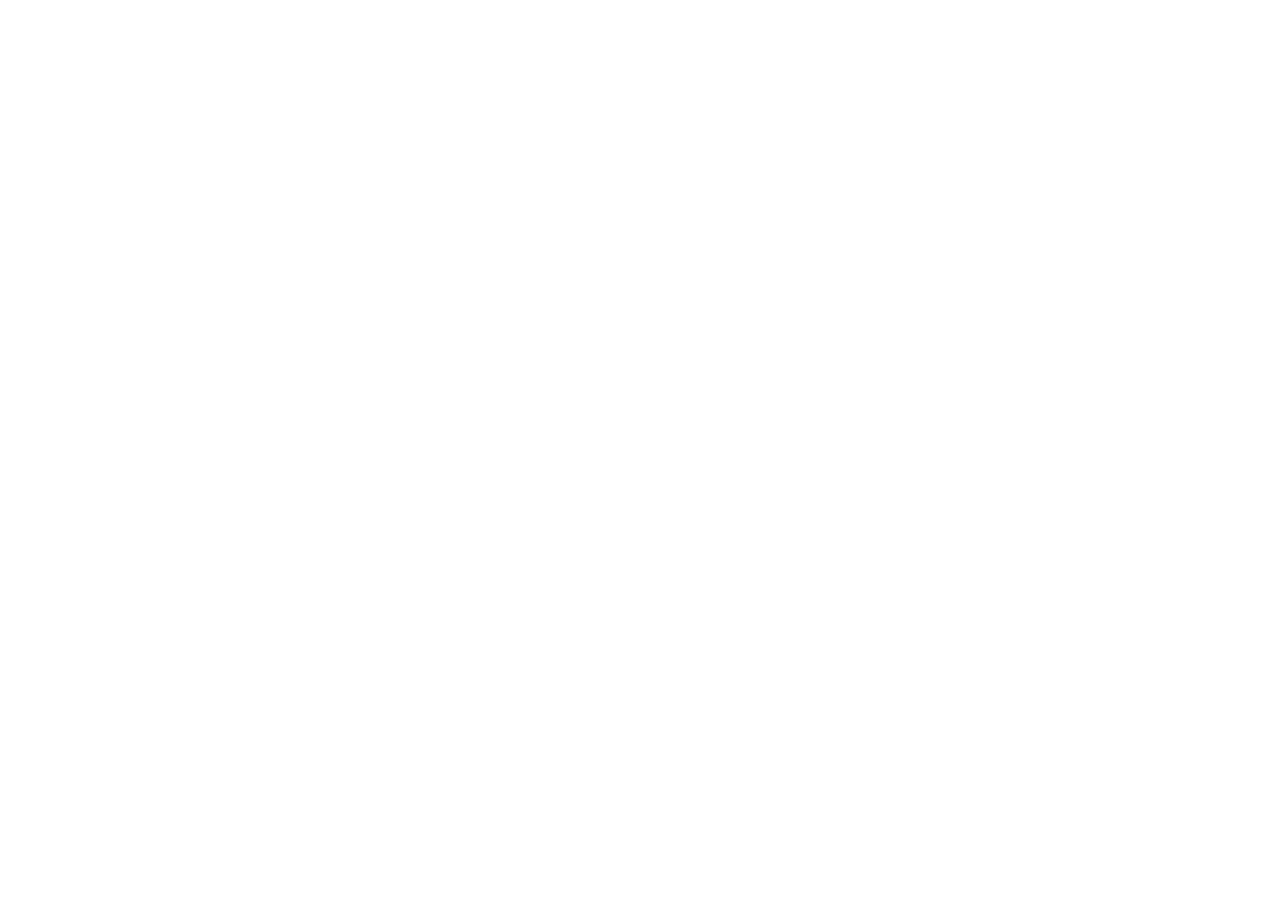
==== index.html @ d63b718f "index.html" ====
<!DOCTYPE html>
<html lang="en">
<head>
    <meta charset="UTF-8">
    <meta http-equiv="X-UA-Compatible" content="IE=edge">
    <meta name="viewport" content="width=device-width, initial-scale=1.0">
    <link  rel="stylesheet"  href="./fonts/font.css">
    <link rel="stylesheet" href="./css/styles.css">
    <title>Design Today</title>
</head>
<body>
    
</body>
</html>
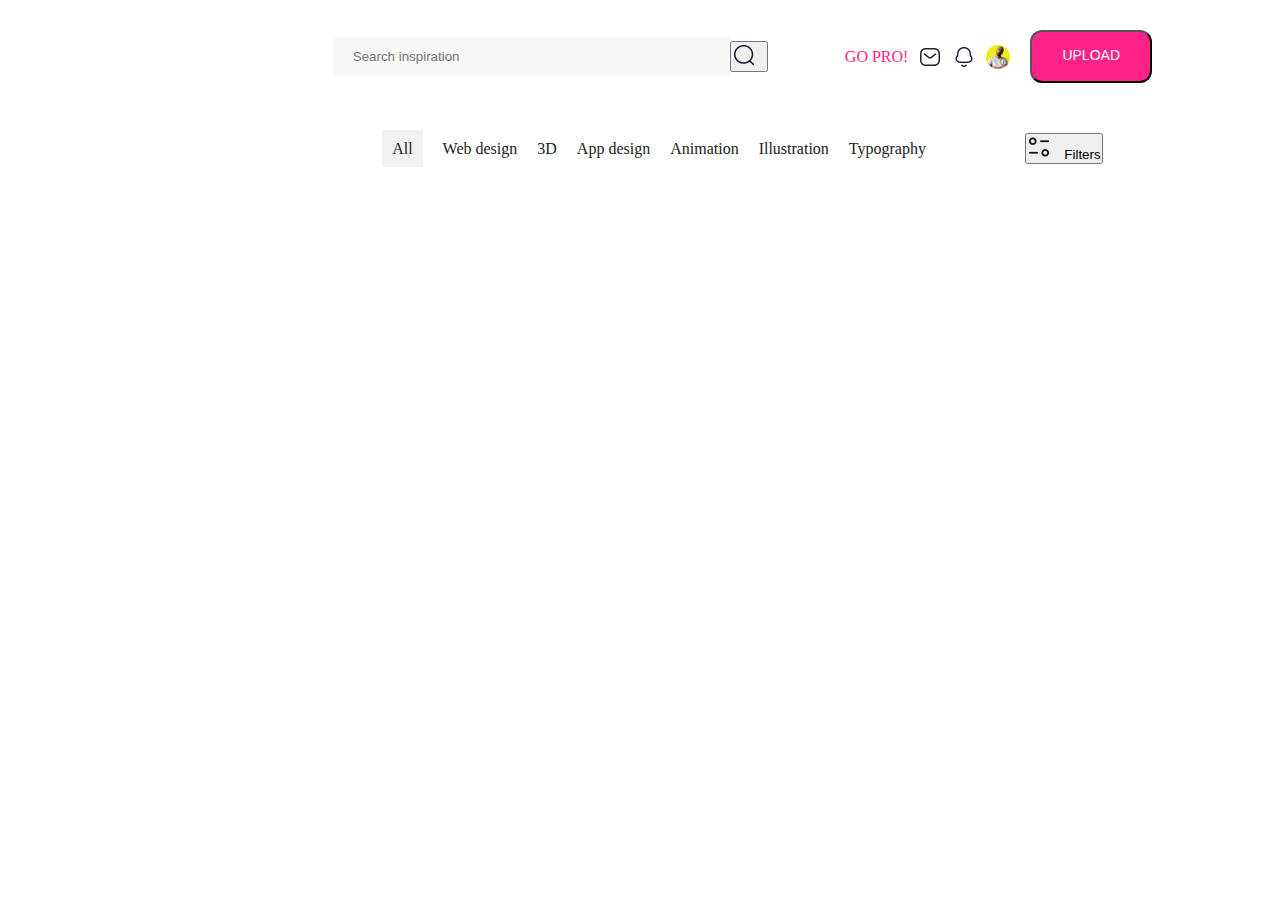
==== commit e5edced2: "header" ====
--- a/index.html
+++ b/index.html
@@ -9,6 +9,46 @@
     <title>Design Today</title>
 </head>
 <body>
-    
+    <main class="grid-theme container">
+        <header class="item1">
+            <div class="div-flex">
+            <div class="flex">
+             <form class="flex" action="#">
+                <input type="text" class="search-in" placeholder="Search inspiration" />
+                <button  type="submit"><img class="search-img" src="./image/search.png" alt="search"></button>
+             </form>
+             </div>
+             <div class="flex">
+                <span>GO PRO!</span>
+                <img class="search" src="./image/Component 11 – 2@2x.png" alt="message">
+                <img class="search" src="./image/Component 7 – 2@2x.png" alt="bell">
+                <!--gasalinkia-->
+                <img class="search" src="./image/Group 33@2x.png" alt="icon-man">
+                <button class="upload" type="submit">UPLOAD</button>
+             </div>
+             </div>
+             <div class="nav-flex">
+             <nav class="header-nav">
+                <ul class="header-ul">
+                    <li><a class="all" href="#">All</a></li>
+                    <li><a class="list" href="#">Web design</a></li>
+                    <li><a class="list" href="#">3D</a></li>
+                    <li><a class="list" href="#">App design</a></li>
+                    <li><a class="list" href="#">Animation</a></li>
+                    <li><a class="list" href="#">Illustration</a></li>
+                    <li><a class="list" href="#">Typography</a></li>
+                </ul>
+             </nav>
+             <div class="flex">
+                <!--gasastorebelia centri shida-->
+                <button claas="nav-butt" type="submit"><img class="search"src="./image/Group 18@2x.png"> Filters</button>
+             </div>
+             </div>
+        </header>
+        <section class="item2"></section>
+        <aside class="item3"></aside>
+        <article class="item4"></article>
+        <foote class="item5"r></footer>
+    </main>
 </body>
 </html>--- a/fonts/font.css
+++ b/fonts/font.css
@@ -0,0 +1,13 @@
+@font-face {
+    font-family: 'HelveticaNeue';
+    src: url('../fonts/HelveticaNeueMedium.eot');
+    src: url('../fonts/HelveticaNeueMedium.eot?#iefix') format('embedded-opentype'),
+        url('../fonts/HelveticaNeueMedium.woff2') format('woff2'),
+        url('../fonts/HelveticaNeueMedium.woff') format('woff'),
+        url('../fonts/HelveticaNeueMedium.ttf') format('truetype'),
+        url('../fonts/HelveticaNeueMedium.svg#HelveticaNeueMedium') format('svg');
+    font-weight: 500;
+    font-style: normal;
+    font-display: swap;
+}
+
--- a/css/styles.css
+++ b/css/styles.css
@@ -0,0 +1,99 @@
+*{
+    margin:0;
+    padding:0;
+    box-sizing: border-box;
+    list-style: none;
+    text-decoration: none;
+}
+.container{
+    max-width:1440px;
+    width:80%;
+    margin:auto;
+}
+
+.grid-theme{
+    display:grid;
+    grid-template-columns: 1fr 4fr;
+    grid-template-areas: 
+    'aside header'
+    'aside section'
+    'article article'
+    'footer footer';
+}
+
+.item1{
+    grid-area: header;
+    margin-top:30px;
+}
+.item2{
+    grid-area:section;
+}
+.item3{
+    grid-area:aside;
+}
+.item4{
+    grid-area:article;
+}
+.item5{
+    grid-area:footer;
+}
+.div-flex{
+    display:flex;
+    justify-content: space-between;
+    align-items: center;
+}
+.search,.search-img{
+    width:24px;
+    height:24px;
+    margin-right:10px;
+}
+.search-in{
+    background-color:#F8F8F8;
+    padding:12px 200px 12px 20px;
+    border:none;
+}
+.flex{
+    display:flex;
+    align-items: center;
+   
+}
+span{
+    color:#FF2288;
+    font-size:16px;
+    padding-right:10px;
+}
+.upload{
+    color:#FFFFFF;
+    font-size:14px;
+    background-color:#FF2288;
+    padding:15px 30px 18px 30px;
+    border-radius:12px;
+    margin-left:10px;
+}
+
+.nav-flex,.header-ul{
+    display:flex;
+    justify-content: space-around;
+    align-items: center;
+   
+}
+.nav-flex{
+    margin-top:50px;
+}
+.all{
+    font-size:16px;
+    color:#222222;
+    background-color: #F2F2F2;
+    padding:10px;
+
+}
+.list{
+    font-size:16px;
+    color:#222222;
+    padding-left:20px;
+}
+.nav-butt{
+    background-color:#D8D8D8;
+    width:50px;
+
+}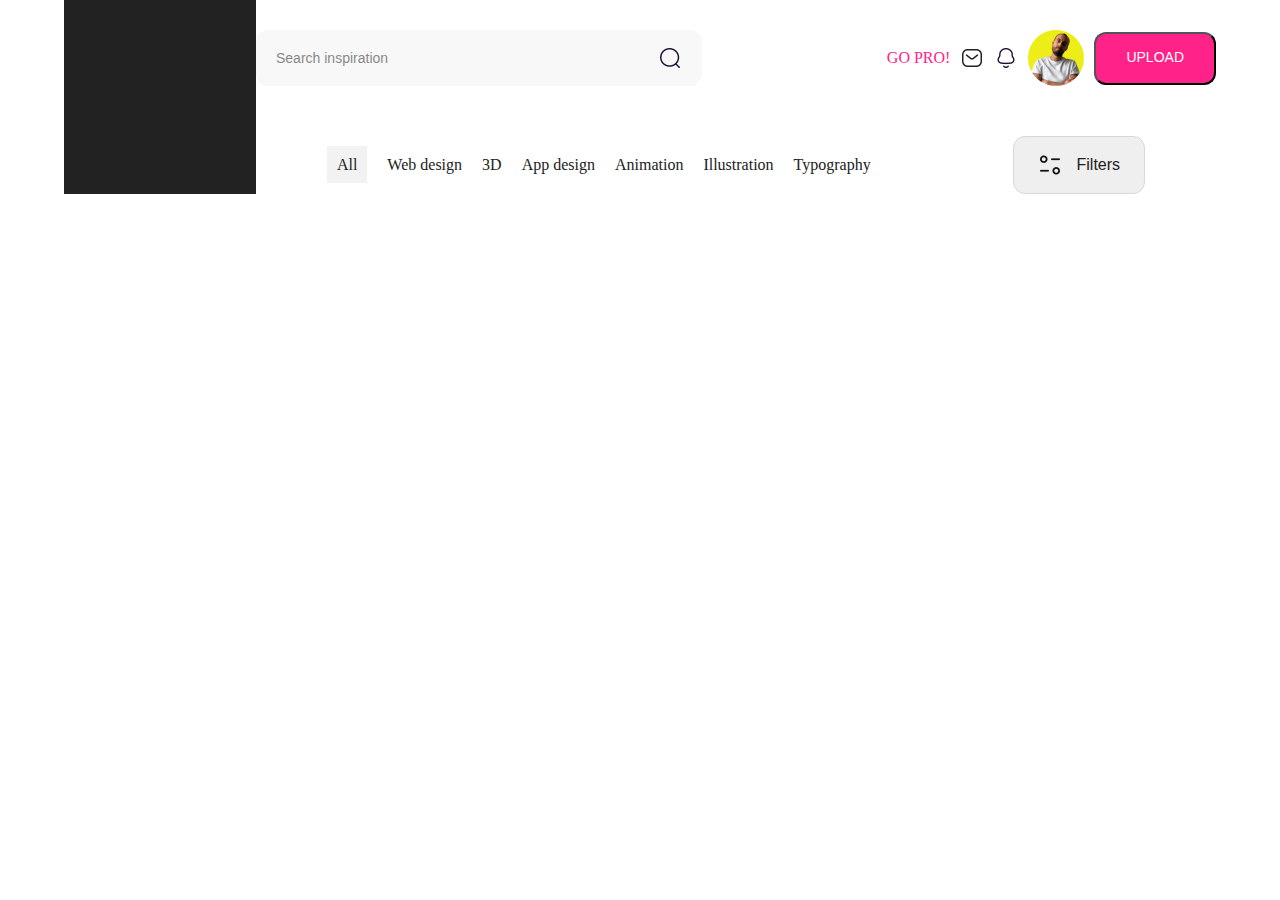
==== commit 37b2bc74: "header finish" ====
--- a/index.html
+++ b/index.html
@@ -10,45 +10,48 @@
 </head>
 <body>
     <main class="grid-theme container">
-        <header class="item1">
-            <div class="div-flex">
-            <div class="flex">
-             <form class="flex" action="#">
-                <input type="text" class="search-in" placeholder="Search inspiration" />
-                <button  type="submit"><img class="search-img" src="./image/search.png" alt="search"></button>
-             </form>
-             </div>
-             <div class="flex">
-                <span>GO PRO!</span>
-                <img class="search" src="./image/Component 11 – 2@2x.png" alt="message">
-                <img class="search" src="./image/Component 7 – 2@2x.png" alt="bell">
-                <!--gasalinkia-->
-                <img class="search" src="./image/Group 33@2x.png" alt="icon-man">
-                <button class="upload" type="submit">UPLOAD</button>
-             </div>
-             </div>
-             <div class="nav-flex">
-             <nav class="header-nav">
-                <ul class="header-ul">
-                    <li><a class="all" href="#">All</a></li>
-                    <li><a class="list" href="#">Web design</a></li>
-                    <li><a class="list" href="#">3D</a></li>
-                    <li><a class="list" href="#">App design</a></li>
-                    <li><a class="list" href="#">Animation</a></li>
-                    <li><a class="list" href="#">Illustration</a></li>
-                    <li><a class="list" href="#">Typography</a></li>
-                </ul>
-             </nav>
-             <div class="flex">
-                <!--gasastorebelia centri shida-->
-                <button claas="nav-butt" type="submit"><img class="search"src="./image/Group 18@2x.png"> Filters</button>
-             </div>
-             </div>
+        <header class="item-1">
+                <div class="flex form-wrapper">
+                    <form class="flex form" action="#">
+                        <div class="search-wrapper">
+                            <input type="text" class="search-in" placeholder="Search inspiration" />
+                            <img class="search-img" src="./image/search.png" alt="search">
+                        </div>
+                    </form>
+                </div>
+                <div class="flex">
+                    <span>GO PRO!</span>
+                    <img class="search" src="./image/message.png" alt="message">
+                    <img class="search" src="./image/bell.png" alt="bell">
+                    <!--gasalinkia-->
+                    <img class="icon-man" src="./image/someone.png" alt="icon-man">
+                    <button class="upload" type="submit">UPLOAD</button>
+                </div>
         </header>
-        <section class="item2"></section>
-        <aside class="item3"></aside>
-        <article class="item4"></article>
-        <foote class="item5"r></footer>
+        <section class="item-2">
+            <div class="nav-flex">
+                <nav>
+                  <ul class="section-ul">
+                      <li><a class="all" href="#">All</a></li>
+                      <li><a class="list" href="#">Web design</a></li>
+                      <li><a class="list" href="#">3D</a></li>
+                      <li><a class="list" href="#">App design</a></li>
+                      <li><a class="list" href="#">Animation</a></li>
+                      <li><a class="list" href="#">Illustration</a></li>
+                      <li><a class="list" href="#">Typography</a></li>
+                  </ul>
+                 </nav>
+              <div>
+                 <button class="filter-btn" type="submit">
+                     <img class="filter-img"src="./image/filter.png"> 
+                     <p class="filter-text">Filters</p>
+                 </button>
+            </div>
+              </div>
+        </section>
+        <aside class="item-3"></aside>
+        <article class="item-4"></article>
+        <footer class="item-5"r></footer>
     </main>
 </body>
 </html>--- a/css/styles.css
+++ b/css/styles.css
@@ -7,13 +7,13 @@
 }
 .container{
     max-width:1440px;
-    width:80%;
+    width:90%;
     margin:auto;
 }
 
 .grid-theme{
     display:grid;
-    grid-template-columns: 1fr 4fr;
+    grid-template-columns: 1fr 5fr;
     grid-template-areas: 
     'aside header'
     'aside section'
@@ -21,41 +21,88 @@
     'footer footer';
 }
 
-.item1{
+.item-1{
     grid-area: header;
     margin-top:30px;
-}
-.item2{
-    grid-area:section;
-}
-.item3{
-    grid-area:aside;
-}
-.item4{
-    grid-area:article;
-}
-.item5{
-    grid-area:footer;
-}
-.div-flex{
     display:flex;
     justify-content: space-between;
     align-items: center;
 }
-.search,.search-img{
+.item-2{
+    grid-area:section;
+}
+.item-3{
+    grid-area:aside;
+    background-color:#222222;
+}
+.item-4{
+    grid-area:article;
+}
+.item-5{
+    grid-area:footer;
+}
+
+.search{
     width:24px;
     height:24px;
     margin-right:10px;
 }
+.form-wrapper {
+    width: 100%;
+    max-width: 446px;
+}
+.form {
+    width: 100%;
+}
+.search-wrapper {
+    background-color:#F8F8F8;
+    padding:16px 20px;
+    border:none;
+    border-radius: 12px;
+    display: flex;
+    justify-content: space-between;
+    width: 100%;
+}
 .search-in{
-    background-color:#F8F8F8;
-    padding:12px 200px 12px 20px;
+    background: transparent;
     border:none;
+    outline: none;
+    transform: scale(1);
+    transition: all 0.3s;
+    font-size: 14px;
+    width: 100%;
+}
+.icon-man{
+    width:56px;
+    height:56px;
+}
+.search-in::placeholder {
+    color: #111111;
+    opacity: 0.5;
+}
+.search-in:focus{
+    transform: scale(0.9);
+    transform-origin: left;
+    transition: all 0.3s;
+}
+.search-img {
+    width: 24px;
+    height: 24px;
+    cursor: pointer;
+    transform: scale(1);
+    transition: all 0.3s;
+}
+.search-img:hover{
+    transform: scale(0.9);
+    transition: all 0.3s;
+    transform-origin: left;
+}
+.all:hover,.list:hover{
+    color:#FF2288;
 }
 .flex{
     display:flex;
     align-items: center;
-   
 }
 span{
     color:#FF2288;
@@ -71,7 +118,7 @@
     margin-left:10px;
 }
 
-.nav-flex,.header-ul{
+.nav-flex,.section-ul{
     display:flex;
     justify-content: space-around;
     align-items: center;
@@ -92,8 +139,26 @@
     color:#222222;
     padding-left:20px;
 }
-.nav-butt{
-    background-color:#D8D8D8;
-    width:50px;
-
+.filter-btn{
+    padding: 16px 24px;
+    border-radius: 12px;
+    border: solid 1px #D8D8D8;
+    color: #222222;
+    font-size: 16px;
+    display: flex;
+    align-items: center;
+    justify-content: space-between;
+    cursor: pointer;
+    transition: all 0.3s;
+}
+.filter-btn:hover{
+    background: #FF2288;
+    transition: all 0.3s;
+}
+.filter-img {
+    width: 24px;
+    height: 24px;
+}
+.filter-text {
+    margin-left: 15px;
 }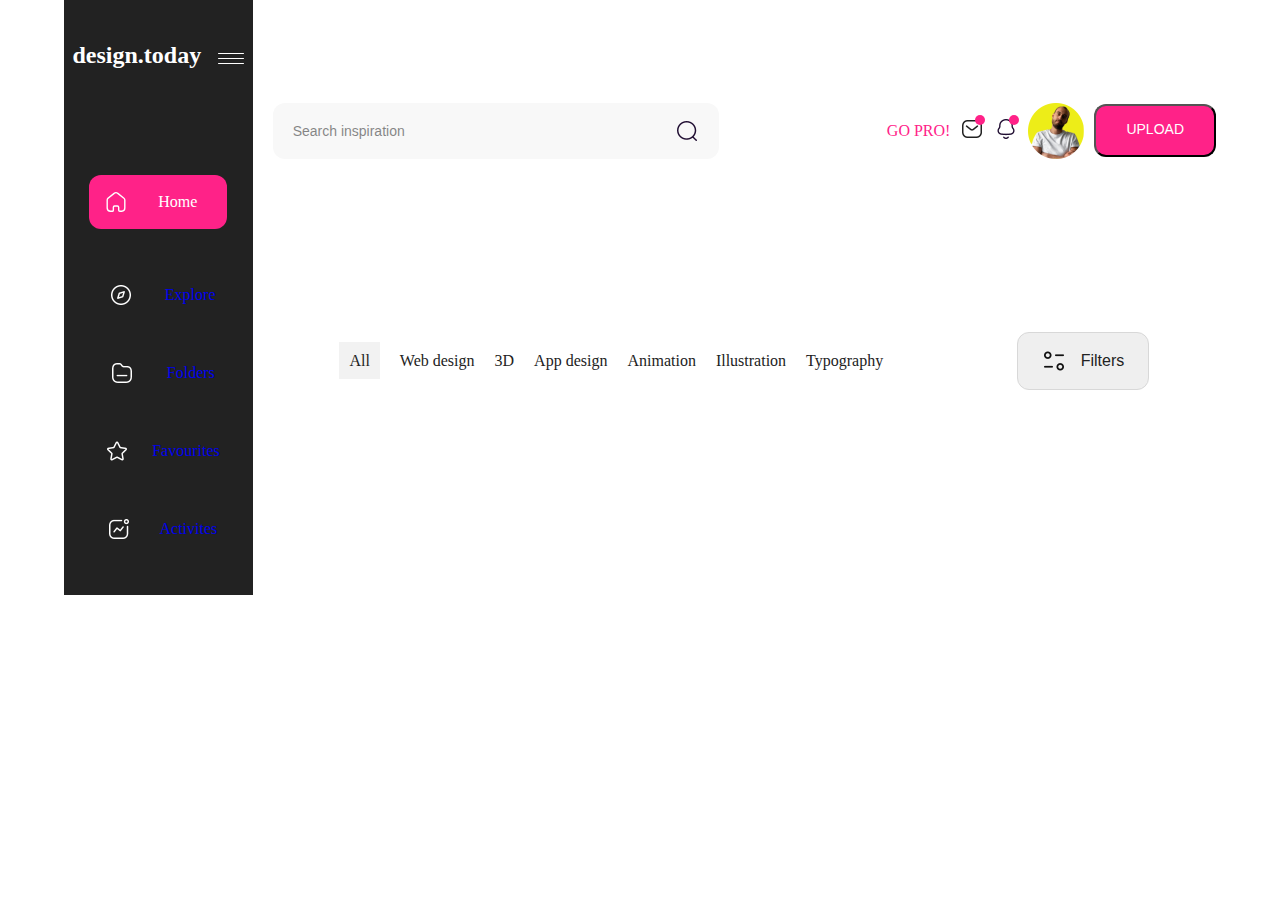
==== commit f22b6adb: "aside" ====
--- a/index.html
+++ b/index.html
@@ -20,9 +20,15 @@
                     </form>
                 </div>
                 <div class="flex">
-                    <span>GO PRO!</span>
+                    <span class="pro">GO PRO!</span>
+                    <div class="header-images">
                     <img class="search" src="./image/message.png" alt="message">
+                    <div class="dott"></div>
+                    </div>
+                    <div class="header-images">
                     <img class="search" src="./image/bell.png" alt="bell">
+                    <div class="dott"></div>
+                    </div>
                     <!--gasalinkia-->
                     <img class="icon-man" src="./image/someone.png" alt="icon-man">
                     <button class="upload" type="submit">UPLOAD</button>
@@ -49,9 +55,58 @@
             </div>
               </div>
         </section>
-        <aside class="item-3"></aside>
+        <aside class="item-3">
+            <div class="aside-title">
+                 <div>
+                     <h2>design.<span>today</span></h2>
+                 </div>
+                 <div class="menu-bar">
+                     <img src="./image/menu-bar.svg" alt="menu-bar">
+                 </div>
+            </div>
+         
+            <div class="aside-nav">
+                 <nav>
+                    <ul class="aside-ul">
+                        <li class="aside-li design">
+                            <img class="home" src="./image/home.svg" alt="home">
+                            <a class="home-link" href="#">
+                                Home
+                            </a>
+                        </li>
+                        <li class="aside-li">
+                            <img class="aside-img" src="./image/explore.png" alt="explore">
+                            <a class="aside-link" href="#">
+                                 Explore
+                            </a>
+                        </li>
+                        <li class="aside-li">
+                            <img class="aside-img" src="./image/folders.png" alt="folders">
+                            <a class="aside-link"  href="#">
+                                 Folders
+                            </a>
+                        </li>
+                        <li class="aside-li">
+                            <img class="aside-img" src="./image/favourites.png" alt="favourites">
+                            <a class="aside-link"  href="#">
+                                  Favourites
+                            </a>
+                        </li>
+                        <li class="aside-li">
+                            <img class="aside-img" src="./image/activities.png" alt="activities">
+                            <a class="aside-link"  href="#">
+                                  Activites
+                            </a>
+                        </li>
+                    </ul>
+                 </nav>
+            </div>
+            
+        </aside>
         <article class="item-4"></article>
         <footer class="item-5"r></footer>
     </main>
 </body>
-</html>+</html>
+
+
--- a/css/styles.css
+++ b/css/styles.css
@@ -14,6 +14,7 @@
 .grid-theme{
     display:grid;
     grid-template-columns: 1fr 5fr;
+    gap:20px;
     grid-template-areas: 
     'aside header'
     'aside section'
@@ -23,7 +24,6 @@
 
 .item-1{
     grid-area: header;
-    margin-top:30px;
     display:flex;
     justify-content: space-between;
     align-items: center;
@@ -34,6 +34,7 @@
 .item-3{
     grid-area:aside;
     background-color:#222222;
+ 
 }
 .item-4{
     grid-area:article;
@@ -102,12 +103,25 @@
 }
 .flex{
     display:flex;
-    align-items: center;
-}
-span{
+     align-items: center; 
+}
+.pro{
     color:#FF2288;
     font-size:16px;
     padding-right:10px;
+}
+.dott{
+    position:absolute;
+    top: -2px;
+    left:15px;
+   width:10px;
+   height:10px;
+   border-radius:50%;
+   background-color: #FF2288; 
+}
+
+.header-images{
+    position:relative;
 }
 .upload{
     color:#FFFFFF;
@@ -161,4 +175,67 @@
 }
 .filter-text {
     margin-left: 15px;
-}+}
+
+h2{
+    font-size:24px;
+    color:#ffffff;
+}
+.menu-bar{
+    width:26px;
+    height:11px;
+}
+.aside-title{
+    display:flex;
+    justify-content: space-around;
+    align-items: center;
+    padding-top:42px;
+    padding-bottom:106px;
+}
+
+
+.aside-nav,.aside-ul,.aside-li{
+    display:flex;
+    justify-content: space-around;
+    /* align-items: center;  */
+   
+}
+.aside-ul{
+   flex-direction: column;
+}
+.aside-li{
+    align-items: center;
+    margin-bottom:54px;
+    
+}
+.home{
+    width:24px;
+    height:24px;
+    margin-left:15px;
+    cursor:pointer;
+   
+     
+}
+.home-link{
+    color:#ffffff;
+    padding:18px 30px;
+   
+}
+.design{
+    background-color:#FF2288;
+    border-radius:12px;
+    max-width:259px;
+    width:100%;
+    
+}
+.design:hover{
+    background-color:brown;
+    transition: 0.9s;
+}
+.aside-img{
+    width:24px;
+    height:24px;
+    margin-right:8px;
+    margin-left:8px;
+    cursor:pointer;
+}
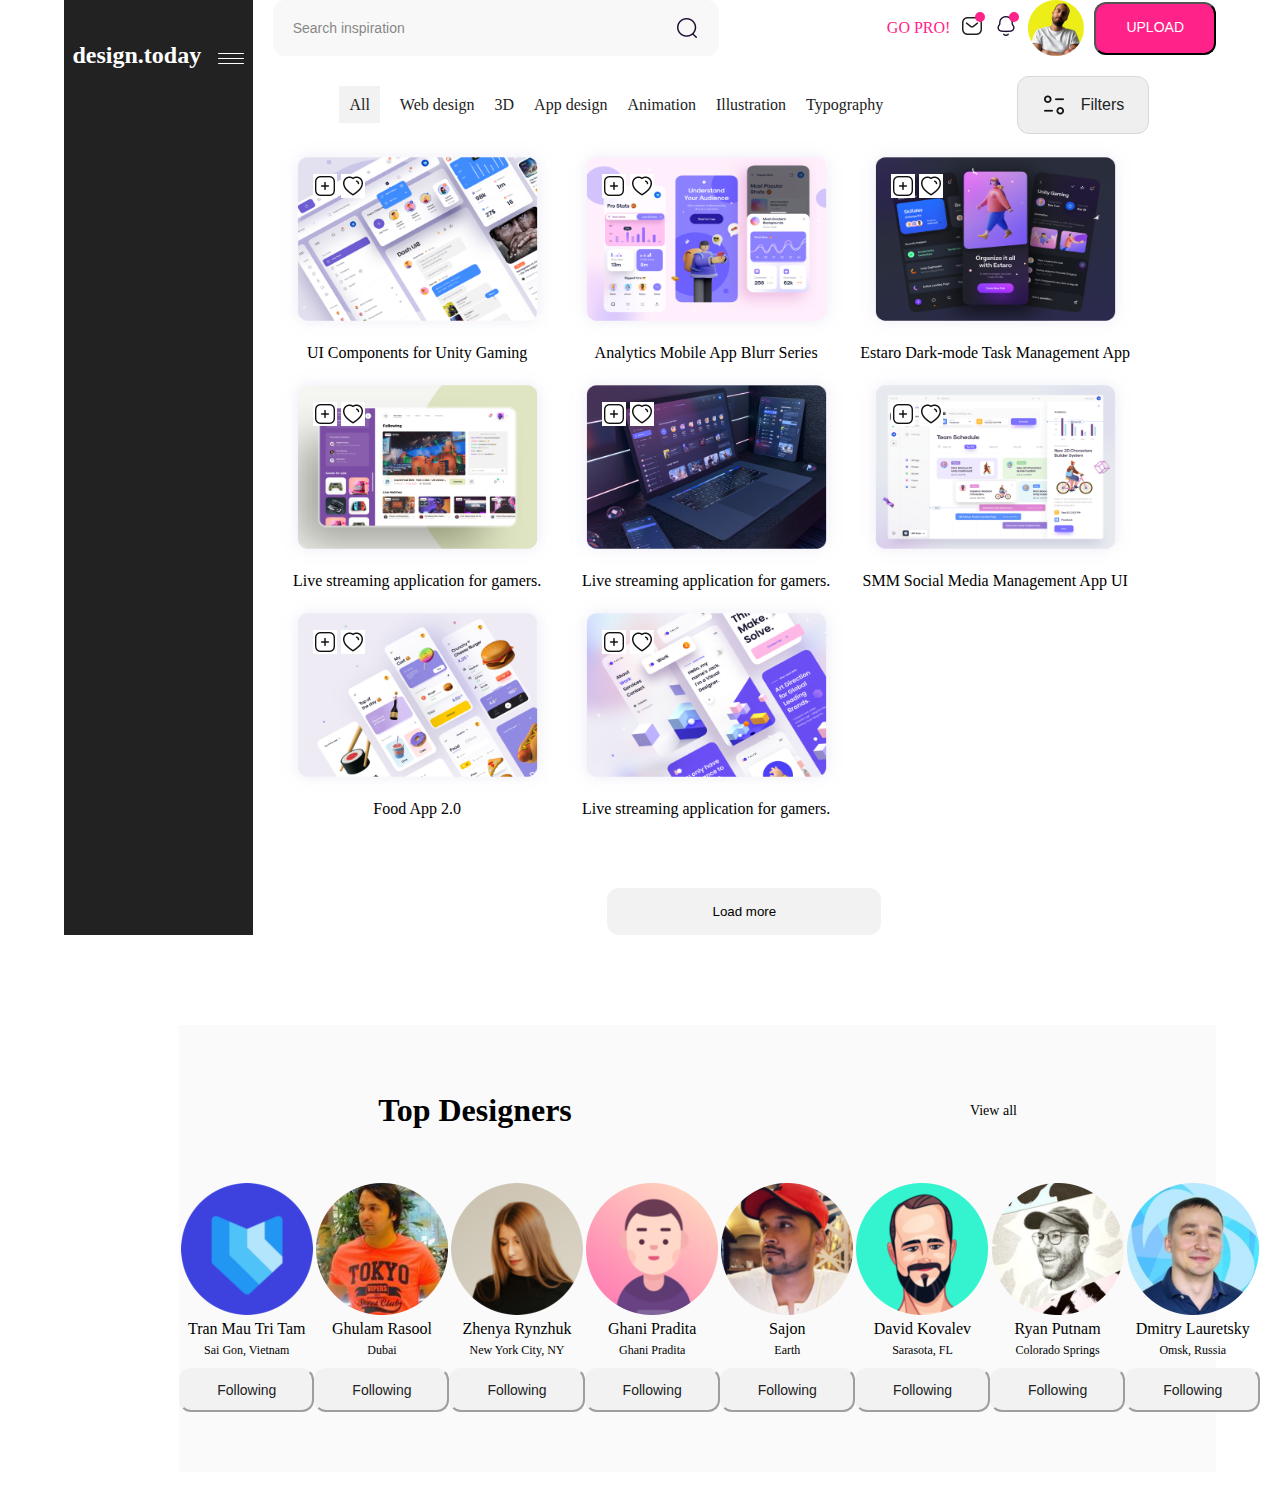
==== commit fbec42ee: "article" ====
--- a/index.html
+++ b/index.html
@@ -4,12 +4,15 @@
     <meta charset="UTF-8">
     <meta http-equiv="X-UA-Compatible" content="IE=edge">
     <meta name="viewport" content="width=device-width, initial-scale=1.0">
+    <!--dont-forget meta tags-->
     <link  rel="stylesheet"  href="./fonts/font.css">
     <link rel="stylesheet" href="./css/styles.css">
     <title>Design Today</title>
 </head>
 <body>
-    <main class="grid-theme container">
+    <!--fontebi !!!-->
+    <main  class="container">
+        <div class="grid-theme">
         <header class="item-1">
                 <div class="flex form-wrapper">
                     <form class="flex form" action="#">
@@ -54,6 +57,75 @@
                  </button>
             </div>
               </div>
+              <div class="parent">
+                  <div class="section-image">
+                      <img  class="main-images" src="./image/image-1.png" alt="image-1">
+                      <p>UI Components for Unity Gaming</p>
+                         <div class="abs-div">
+                           <img class="abs-img" src="./image/plus.png">
+                           <img class="abs-img"  src="./image/heart.png">
+                       </div>
+                  </div>
+                <div class="section-image">
+                      <img class="main-images" src="./image/image-2.png" alt="image-2">
+                      <p>Analytics Mobile App Blurr Series</p>
+                         <div class="abs-div">
+                            <img class="abs-img" src="./image/plus.png">
+                            <img class="abs-img"  src="./image/heart.png">
+                         </div>
+                </div>
+                <div class="section-image">
+                    <img class="main-images" src="./image/image-3.png" alt="image-3">
+                    <p>Estaro Dark-mode Task Management App</p>
+                       <div class="abs-div">
+                          <img class="abs-img" src="./image/plus.png">
+                          <img class="abs-img"  src="./image/heart.png">
+                       </div>
+              </div>
+              <div class="section-image">
+                <img class="main-images" src="./image/image-4.png" alt="image-4">
+                <p>Live streaming application for gamers.</p>
+                   <div class="abs-div">
+                      <img class="abs-img" src="./image/plus.png">
+                      <img class="abs-img"  src="./image/heart.png">
+                   </div>
+          </div>
+          <div class="section-image">
+            <img class="main-images" src="./image/image-5.png" alt="image-5">
+            <p>Live streaming application for gamers.</p>
+               <div class="abs-div">
+                  <img class="abs-img" src="./image/plus.png">
+                  <img class="abs-img"  src="./image/heart.png">
+               </div>
+          </div>
+          <div class="section-image">
+             <img class="main-images" src="./image/image-6.png" alt="image-6">
+             <p>SMM  Social Media Management  App UI</p>
+                <div class="abs-div">
+                  <img class="abs-img" src="./image/plus.png">
+                  <img class="abs-img"  src="./image/heart.png">
+                </div>
+          </div>
+          <div class="section-image">
+            <img class="main-images" src="./image/image-7.png" alt="image-7">
+            <p>Food App 2.0</p>
+               <div class="abs-div">
+                 <img class="abs-img" src="./image/plus.png">
+                 <img class="abs-img"  src="./image/heart.png">
+               </div>
+          </div>
+          <div class="section-image">
+            <img class="main-images" src="./image/image-8.png" alt="image-8">
+            <p>Live streaming application for gamers.</p>
+               <div class="abs-div">
+                 <img class="abs-img" src="./image/plus.png">
+                 <img class="abs-img"  src="./image/heart.png">
+               </div>
+          </div>
+              </div>
+              <div class="load-more">
+                <button class="load-btn">Load more</button>
+              </div>
         </section>
         <aside class="item-3">
             <div class="aside-title">
@@ -64,47 +136,70 @@
                      <img src="./image/menu-bar.svg" alt="menu-bar">
                  </div>
             </div>
-         
-            <div class="aside-nav">
-                 <nav>
-                    <ul class="aside-ul">
-                        <li class="aside-li design">
-                            <img class="home" src="./image/home.svg" alt="home">
-                            <a class="home-link" href="#">
-                                Home
-                            </a>
-                        </li>
-                        <li class="aside-li">
-                            <img class="aside-img" src="./image/explore.png" alt="explore">
-                            <a class="aside-link" href="#">
-                                 Explore
-                            </a>
-                        </li>
-                        <li class="aside-li">
-                            <img class="aside-img" src="./image/folders.png" alt="folders">
-                            <a class="aside-link"  href="#">
-                                 Folders
-                            </a>
-                        </li>
-                        <li class="aside-li">
-                            <img class="aside-img" src="./image/favourites.png" alt="favourites">
-                            <a class="aside-link"  href="#">
-                                  Favourites
-                            </a>
-                        </li>
-                        <li class="aside-li">
-                            <img class="aside-img" src="./image/activities.png" alt="activities">
-                            <a class="aside-link"  href="#">
-                                  Activites
-                            </a>
-                        </li>
-                    </ul>
-                 </nav>
-            </div>
-            
+        
         </aside>
-        <article class="item-4"></article>
+        <article class="item-4">
+            <div class="top-designers">
+                <div>
+                    <h4>Top Designers</h4>
+                </div>
+                <div>
+                    <p class="view-all">View all</p>
+                </div>
+            </div>
+            <div class="designer-list">
+                  <div class="article-image">
+                      <img class="article-img" src="./image/img-1.png" alt="article-img">
+                      <p class="article-text">Tran Mau Tri Tam</p>
+                      <p class="small-font">Sai Gon, Vietnam</p>
+                      <button class="follow-btn">Following</button>
+                  </div>
+                  <div class="article-image">
+                    <img class="article-img" src="./image/img-2.png" alt="article-img">
+                    <p class="article-text">Ghulam Rasool</p>
+                    <p class="small-font">Dubai</p>
+                    <button class="follow-btn">Following</button>
+                </div>
+                <div class="article-image">
+                    <img class="article-img" src="./image/img-3.png" alt="article-img">
+                    <p class="article-text">Zhenya Rynzhuk</p>
+                    <p class="small-font">New York City, NY</p>
+                    <button class="follow-btn">Following</button>
+                </div>
+                <div class="article-image">
+                    <img class="article-img" src="./image/img-4.png" alt="article-img">
+                    <p class="article-text">Ghani Pradita</p>
+                    <p class="small-font">Ghani Pradita</p>
+                    <button class="follow-btn">Following</button>
+                </div>
+                <div class="article-image">
+                    <img class="article-img" src="./image/img-5.png" alt="article-img">
+                    <p class="article-text">Sajon</p>
+                    <p class="small-font">Earth</p>
+                    <button class="follow-btn">Following</button>
+                </div>
+                <div class="article-image">
+                    <img class="article-img" src="./image/img-6.png" alt="article-img">
+                    <p class="article-text">David Kovalev</p>
+                    <p class="small-font">Sarasota, FL</p>
+                    <button class="follow-btn">Following</button>
+                </div>
+                <div class="article-image">
+                    <img class="article-img" src="./image/img-7.png" alt="article-img">
+                    <p class="article-text">Ryan Putnam</p>
+                    <p class="small-font">Colorado Springs</p>
+                    <button class="follow-btn">Following</button>
+                </div>
+                <div class="article-image">
+                    <img class="article-img" src="./image/img-8.png" alt="article-img">
+                    <p class="article-text">Dmitry Lauretsky</p>
+                    <p class="small-font">Omsk, Russia</p>
+                    <button class="follow-btn">Following</button>
+                </div>
+            </div>
+        </article>
         <footer class="item-5"r></footer>
+    </div>
     </main>
 </body>
 </html>
--- a/css/styles.css
+++ b/css/styles.css
@@ -38,10 +38,16 @@
 }
 .item-4{
     grid-area:article;
+    margin-left:10%;
+ 
+    margin-top:70px;
+    background-color:#FAFAFA;
 }
 .item-5{
     grid-area:footer;
 }
+
+/* header style*/
 
 .search{
     width:24px;
@@ -131,16 +137,14 @@
     border-radius:12px;
     margin-left:10px;
 }
-
+/* section nav style*/
 .nav-flex,.section-ul{
     display:flex;
     justify-content: space-around;
     align-items: center;
    
 }
-.nav-flex{
-    margin-top:50px;
-}
+
 .all{
     font-size:16px;
     color:#222222;
@@ -166,7 +170,8 @@
     transition: all 0.3s;
 }
 .filter-btn:hover{
-    background: #FF2288;
+    background-color: #FF2288;
+    color:#ffffff;
     transition: all 0.3s;
 }
 .filter-img {
@@ -177,6 +182,130 @@
     margin-left: 15px;
 }
 
+.main-images{
+    width:289px;
+    height:210px;
+}
+.abs-img{
+    width:24px;
+    height:24px;
+    margin-bottom:3px;
+    background-color:#FFFFFF;
+   
+   
+    
+}
+
+.parent{
+    display:flex;
+    flex-wrap: wrap;
+  
+   
+}
+.section-image{
+    position:relative;
+    display:flex;
+    flex-direction: column;
+   align-items: center;
+ 
+
+}
+
+.abs-div{  
+    position:absolute;
+    top:40px;
+    left:40px;
+    /* display:none; */
+   
+}
+.load-more{
+    display:flex;
+    justify-content:space-around;
+}
+.load-btn{
+    background-color:#F2F2F2;
+    padding:16px 105px;
+    margin-top:70px;
+    border-radius:12px;
+    border:#F2F2F2;
+    cursor:pointer;
+}
+.load-btn:hover{
+    background-color: #FF2288;
+    transition: 0.3s;
+    color:#ffffff;
+}
+
+/*artcile style*/
+
+.top-designers{
+    display:flex;
+    justify-content: space-around;
+    align-items: center;
+   
+}
+.designer-list{
+    display:flex;
+   justify-content: space-evenly;
+  
+}
+.article-image{
+    display:flex;
+    flex-direction: column;
+    align-items: center;
+    cursor: pointer;
+}
+.article-img:hover{
+     border:2px solid blue;
+     border-radius:50%;
+}
+.article-img{
+    width:132px;
+    height:132px;
+}
+.article-text{
+    font-size:16px;
+    padding-top:5px;
+    padding-bottom:5px;  
+    cursor: pointer;
+}
+.small-font{
+    font-size:12px;
+    padding-bottom:10px;
+    cursor: pointer;
+   
+}
+
+.follow-btn{
+    background-color:#F2F2F2;
+    border-radius:12px;
+    padding:12px 36px;
+    border-color:#F2F2F2;
+    font-size:14px;
+    color:#222222;
+    margin-bottom:60px;
+    cursor: pointer;
+
+}
+.follow-btn:hover{
+    background-color: #FF2288;
+    transition: 0.3s;
+    color:#ffffff;
+}
+h4{
+    font-size:32px;
+    padding-top:67px;
+    padding-bottom:54px;
+}
+ .view-all{
+    font-size:14px;
+    padding-top:67px;
+    padding-bottom:54px;
+    cursor: pointer;
+
+ }
+
+/* aside style*/
 h2{
     font-size:24px;
     color:#ffffff;
@@ -191,51 +320,10 @@
     align-items: center;
     padding-top:42px;
     padding-bottom:106px;
-}
-
-
-.aside-nav,.aside-ul,.aside-li{
-    display:flex;
-    justify-content: space-around;
-    /* align-items: center;  */
-   
-}
-.aside-ul{
-   flex-direction: column;
-}
-.aside-li{
-    align-items: center;
-    margin-bottom:54px;
-    
-}
-.home{
-    width:24px;
-    height:24px;
-    margin-left:15px;
-    cursor:pointer;
-   
-     
-}
-.home-link{
-    color:#ffffff;
-    padding:18px 30px;
-   
-}
-.design{
-    background-color:#FF2288;
-    border-radius:12px;
-    max-width:259px;
-    width:100%;
-    
-}
-.design:hover{
-    background-color:brown;
-    transition: 0.9s;
-}
-.aside-img{
-    width:24px;
-    height:24px;
-    margin-right:8px;
-    margin-left:8px;
-    cursor:pointer;
-}
+
+}
+
+
+/*footer styles*/
+
+
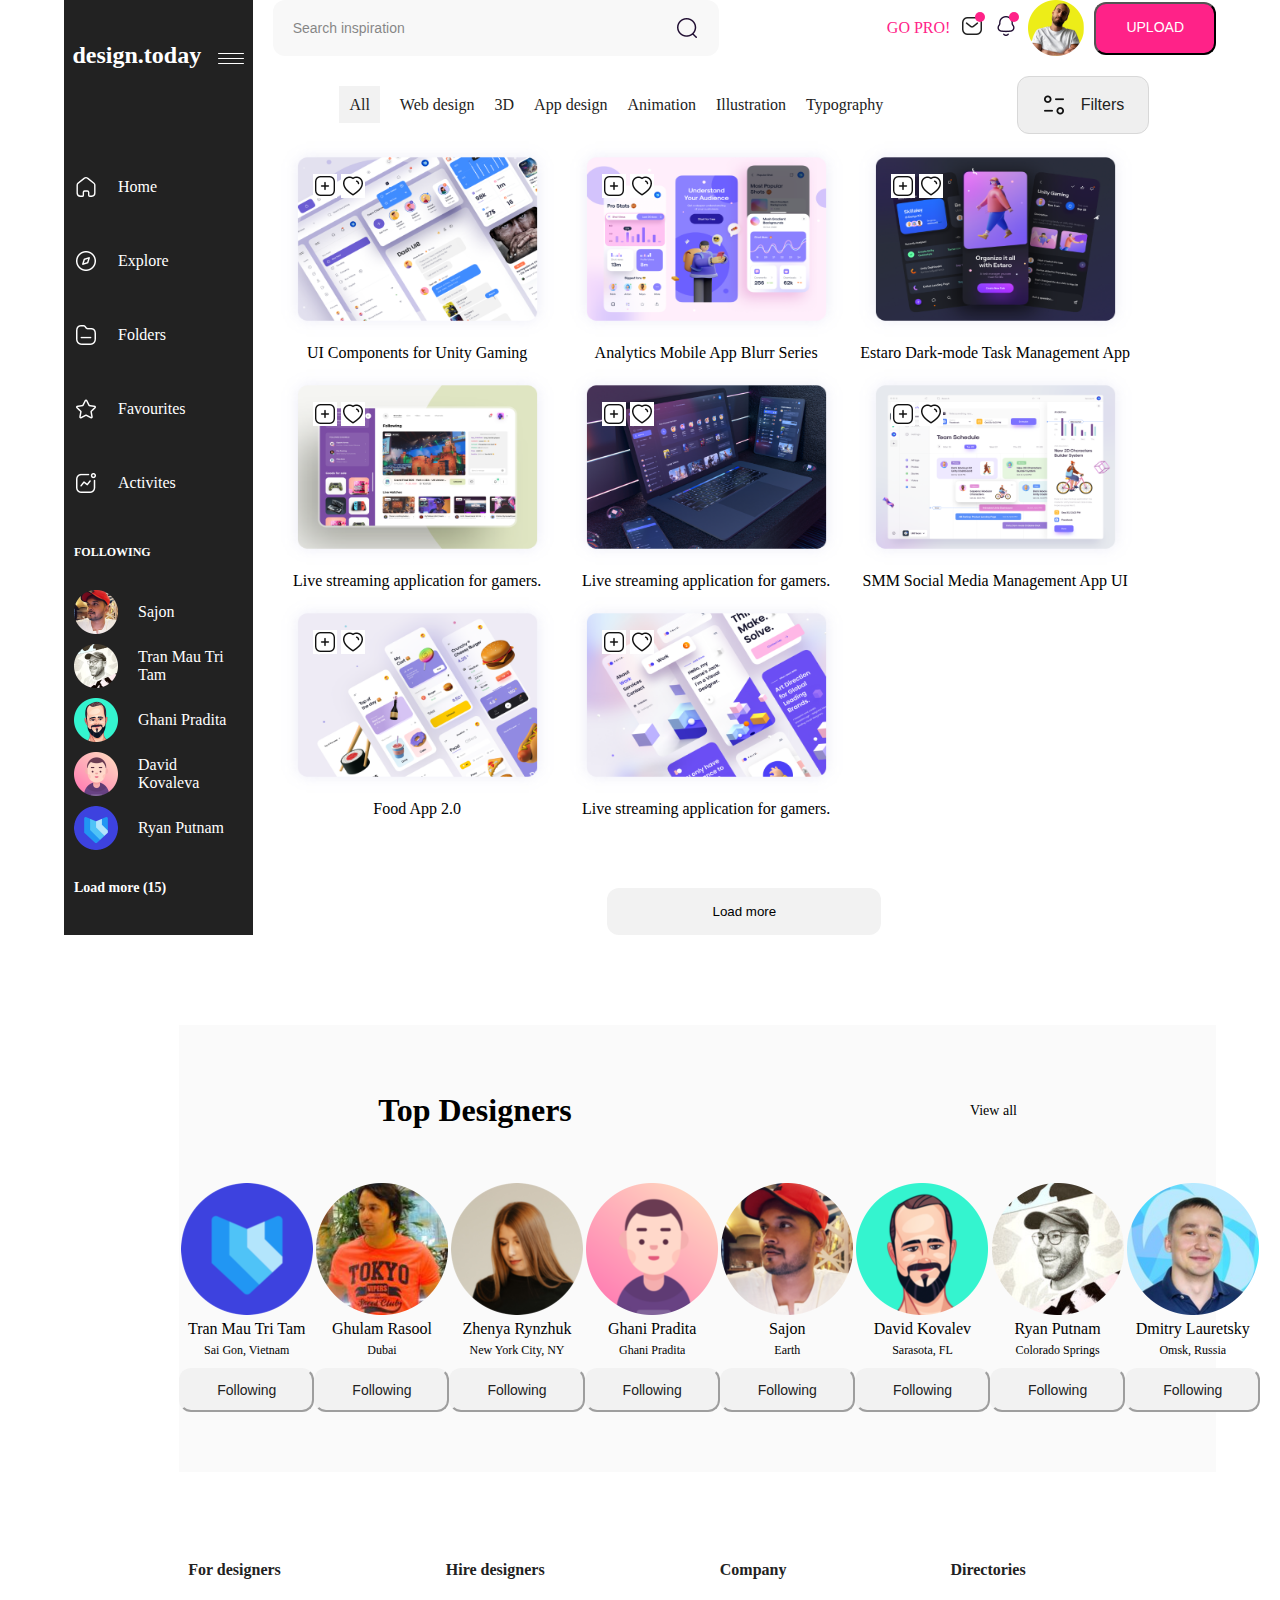
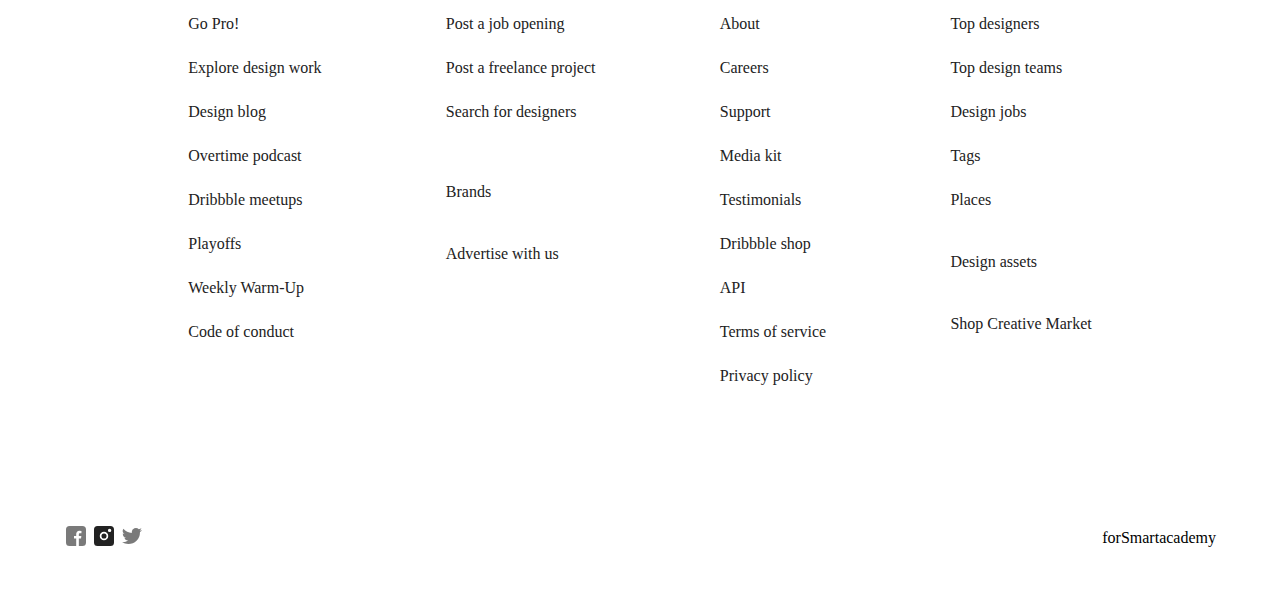
==== commit eb6fac0f: "aside bar" ====
--- a/index.html
+++ b/index.html
@@ -127,6 +127,7 @@
                 <button class="load-btn">Load more</button>
               </div>
         </section>
+
         <aside class="item-3">
             <div class="aside-title">
                  <div>
@@ -136,7 +137,80 @@
                      <img src="./image/menu-bar.svg" alt="menu-bar">
                  </div>
             </div>
-        
+            <div class="bar-parent">
+                <nav class="aside-nav">
+                    <ul class="aside-ul">
+                        <li class="aside-li">
+                            <a class="aside-link" href="#">
+                                <img class="aside-img" src="./image/home.svg" alt="logo">
+                                <p class="aside-text">Home</p>
+                            </a>
+                        </li>
+                        <li class="aside-li">
+                            <a class="aside-link" href="#">
+                                <img class="aside-img" src="./image/explore.png" alt="logo">
+                                <p class="aside-text">Explore</p>
+                            </a>
+                        </li>
+                        <li class="aside-li">
+                            <a class="aside-link" href="#">
+                                <img class="aside-img" src="./image/folders.png" alt="logo">
+                                <p class="aside-text">Folders</p>
+                            </a>
+                        </li>
+                        <li class="aside-li">
+                            <a class="aside-link" href="#">
+                                <img class="aside-img" src="./image/favourites.png" alt="logo">
+                                <p class="aside-text">Favourites</p>
+                            </a>
+                        </li>
+                        <li class="aside-li">
+                            <a class="aside-link" href="#">
+                                <img class="aside-img" src="./image/activities.png" alt="logo">
+                                <p class="aside-text">Activites</p>
+                            </a>
+                        </li>
+                    </ul>
+                </nav>
+             </div>  
+             <div class="aside-followers">
+                     <h3>FOLLOWING</h3>
+                     <nav class="follow-nav">
+                        <ul class="follow-ul">
+                            <li class="follow-li">
+                                <a class="aside-link" href="#">
+                                    <img class="follow-img" src="./image/follower1.png" alt="following">
+                                    <p class="aside-text">Sajon</p>
+                                </a>
+                            </li>
+                            <li class="follow-li">
+                                <a class="aside-link" href="#">
+                                    <img class="follow-img" src="./image/icon-2.png" alt="following">
+                                    <p class="aside-text">Tran Mau Tri Tam</p>
+                                </a>
+                            </li>
+                            <li class="follow-li">
+                                <a class="aside-link" href="#">
+                                    <img class="follow-img" src="./image/icon-3.png" alt="following">
+                                    <p class="aside-text">Ghani Pradita</p>
+                                </a>
+                            </li>
+                            <li class="follow-li">
+                                <a class="aside-link" href="#">
+                                    <img class="follow-img" src="./image/icon-4.png" alt="following">
+                                    <p class="aside-text">David Kovaleva</p>
+                                </a>
+                            </li>
+                            <li class="follow-li">
+                                <a class="aside-link" href="#">
+                                    <img class="follow-img" src="./image/icon-5.png" alt="following">
+                                    <p class="aside-text">Ryan Putnam</p>
+                                </a>
+                            </li>
+                        </ul>
+                     </nav>
+                     <h3 class="load">Load more (15)</h3>
+             </div>
         </aside>
         <article class="item-4">
             <div class="top-designers">
@@ -198,8 +272,77 @@
                 </div>
             </div>
         </article>
-        <footer class="item-5"r></footer>
-    </div>
+        <footer class="item-5"r>
+            <div class="footer-flex">
+                <div class="footer-div">
+                     <h5>
+                        For designers
+                     </h5>
+                     <p class="footer-text">Go Pro!</p>
+                     <p class="footer-text">Explore design work</p>
+                     <p class="footer-text">Design blog</p>
+                     <p class="footer-text">Overtime podcast</p>
+                     <p class="footer-text">Dribbble meetups</p>
+                     <p class="footer-text"> Playoffs </p>
+                     <p class="footer-text">Weekly Warm-Up</p>
+                     <p class="footer-text">Code of conduct</p>
+                </div>
+                <div class="footer-div">
+                    <h5>
+                        Hire designers
+                    </h5>
+                    <p class="footer-text">Post a job opening</p>
+                    <p class="footer-text">Post a freelance project</p>
+                    <p class="footer-text">Search for designers</p>
+                    <br>
+                    <br>
+                    <p class="footer-text">Brands</p>
+                    <br>
+                    <p class="footer-text">Advertise with us</p>
+                   
+               </div>
+               <div class="footer-div">
+                   <h5>
+                      Company
+                   </h5>
+                   <p class="footer-text">About   </p>
+                   <p class="footer-text">Careers </p>
+                   <p class="footer-text">Support</p>
+                   <p class="footer-text">Media kit</p>
+                   <p class="footer-text">Testimonials</p>
+                   <p class="footer-text">Dribbble shop </p>
+                   <p class="footer-text">API</p>
+                   <p class="footer-text">Terms of service</p>
+                   <p class="footer-text">Privacy policy</p>
+               </div>
+               <div class="footer-div">
+                  <h5>
+                     Directories
+                  </h5>
+                  <p class="footer-text">Top designers</p>
+                  <p class="footer-text">Top design teams </p>
+                  <p class="footer-text">Design jobs</p>
+                  <p class="footer-text">Tags</p>
+                  <p class="footer-text">Places</p>
+                  <br>
+                  <p class="footer-text">Design assets</p>
+                  <br>
+                  <p class="footer-text">Shop Creative Market</p>
+           </div>
+         </div>
+          <div class="logo-flex">
+             <div class="footer-logo">
+                <img class="logo" src="./image/fb.svg" alt="fb-logo">
+                <img class="logo" src="./image/instagram.svg" alt="insta-logo">
+                <img class="logo" src="./image/twitter.svg" alt="twitter-logo">
+             </div>
+             <div class="academy">
+               <p><span>for</span>Smartacademy</p>
+             </div>
+          </div>
+            
+         </footer>
+      </div>
     </main>
 </body>
 </html>
--- a/css/styles.css
+++ b/css/styles.css
@@ -45,6 +45,7 @@
 }
 .item-5{
     grid-area:footer;
+    margin-top:69px;
 }
 
 /* header style*/
@@ -207,8 +208,10 @@
     display:flex;
     flex-direction: column;
    align-items: center;
- 
-
+   cursor: pointer;
+}
+.main-images:hover{
+    border:solid 3px blue;
 }
 
 .abs-div{  
@@ -302,7 +305,11 @@
     padding-top:67px;
     padding-bottom:54px;
     cursor: pointer;
-
+ }
+ .view-all:hover{
+    transition: 0.3s;
+    color:#FF2288;
+    font-size:25px;
  }
 
 /* aside style*/
@@ -323,7 +330,88 @@
 
 }
 
-
+ .bar-parent,.aside-nav,.aside-li,.aside-link{
+    display:flex;
+    justify-content: flex-start;
+    align-items: center;
+ }
+ .follow-nav,.folloow-ul,.follow-li{
+    display:flex;
+    justify-content: flex-start;
+    align-items: center;
+ }
+ .aside-text{
+    font-size:16px;
+    color:#ffffff;
+    padding-left:20px;
+    padding-right:20px;
+ }
+.aside-li{
+    margin-bottom:50px;
+    margin-left:10px;
+}
+.follow-li{
+    margin-bottom:10px;
+    margin-left:10px;
+}
+.aside-li:hover{
+    background-color: #FF2288;
+    padding:20px;
+    border-radius:12px;
+}
+.follow-li:hover{
+    background-color: #FF2288;
+    padding:5px;
+    border-radius:12px;
+}
+h3{
+    font-size:12px;
+    color:#ffffff;
+    padding-bottom:30px;
+    padding-left:10px;
+}
+.aside-img{
+    width:24px;
+    height:24px;  
+}
+
+.follow-img{
+    width:44px;
+    height:44px;
+}
+.load{
+    font-size:14px;
+    color:#ffffff;
+    padding-top:20px;
+    cursor: pointer;
+}
 /*footer styles*/
 
-
+.footer-flex{
+    display:flex;
+    justify-content: space-evenly;
+    margin-bottom:113px;
+   
+}
+
+h5{
+    font-size:16px;
+    padding-bottom:36px;
+    color:#222222;
+}
+.footer-text{
+    font-size:16px;
+    color:#222222;
+    padding-bottom:26px;
+}
+
+.logo{
+    width:24px;
+    height:24px;
+}
+.logo-flex{
+    display:flex;
+    justify-content: space-between;
+    align-items: center;
+    margin-bottom:43px;
+}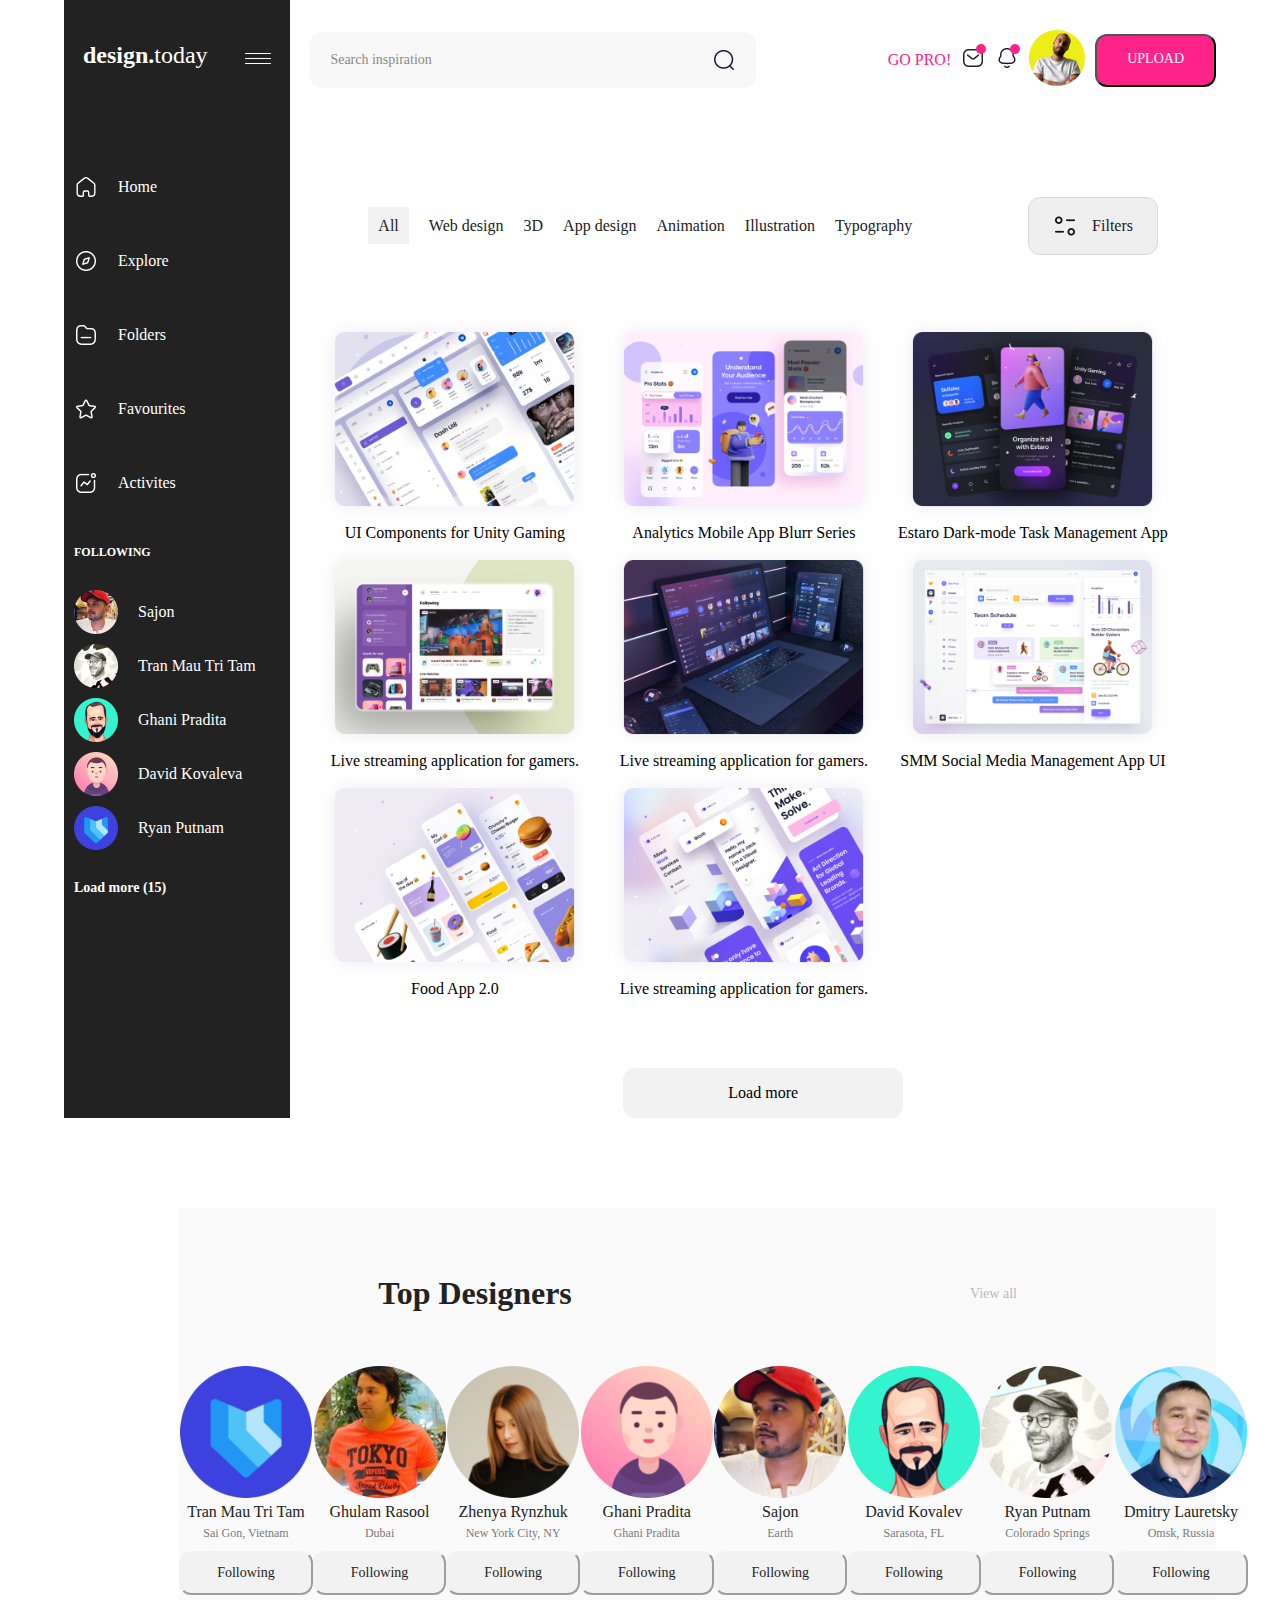
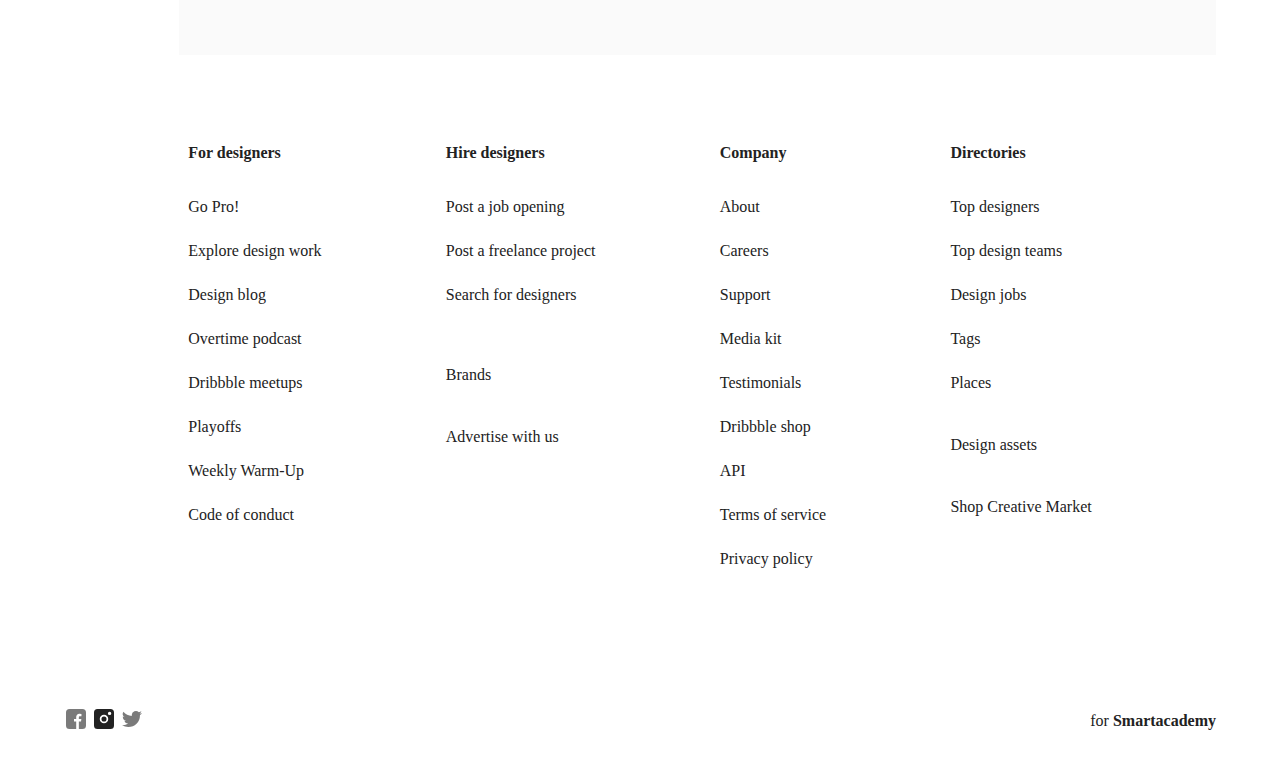
==== commit 97545cb3: "fonts" ====
--- a/index.html
+++ b/index.html
@@ -4,16 +4,24 @@
     <meta charset="UTF-8">
     <meta http-equiv="X-UA-Compatible" content="IE=edge">
     <meta name="viewport" content="width=device-width, initial-scale=1.0">
-    <!--dont-forget meta tags-->
-    <link  rel="stylesheet"  href="./fonts/font.css">
+		<meta property="og:type" content="Midterm" />
+		<meta property="og:title" content="About Design today" />
+		<meta property="og:description" content="Design today" />
+		<meta property="og:image" content="./image/fb.svg" />
+        <meta name="twitter:card" content="design"></meta>
+        <meta name="twitter:title" content="About Design today" />
+		<meta name="twitter:description" content="Design today" />
+		<meta name="twitter:image" content="./image/twitter.svg" />
+    <!--fooonts!!!-->
+    <link  rel="stylesheet"  href="./fonts/styles.css">
     <link rel="stylesheet" href="./css/styles.css">
     <title>Design Today</title>
 </head>
 <body>
-    <!--fontebi !!!-->
     <main  class="container">
         <div class="grid-theme">
         <header class="item-1">
+           
                 <div class="flex form-wrapper">
                     <form class="flex form" action="#">
                         <div class="search-wrapper">
@@ -32,22 +40,23 @@
                     <img class="search" src="./image/bell.png" alt="bell">
                     <div class="dott"></div>
                     </div>
-                    <!--gasalinkia-->
-                    <img class="icon-man" src="./image/someone.png" alt="icon-man">
+                   <a class="next-page" href="second-page.html"> <img class="icon-man" src="./image/someone.png" alt="icon-man"></a>
                     <button class="upload" type="submit">UPLOAD</button>
                 </div>
+             
         </header>
         <section class="item-2">
+         
             <div class="nav-flex">
                 <nav>
                   <ul class="section-ul">
-                      <li><a class="all" href="#">All</a></li>
-                      <li><a class="list" href="#">Web design</a></li>
-                      <li><a class="list" href="#">3D</a></li>
-                      <li><a class="list" href="#">App design</a></li>
-                      <li><a class="list" href="#">Animation</a></li>
-                      <li><a class="list" href="#">Illustration</a></li>
-                      <li><a class="list" href="#">Typography</a></li>
+                      <li class="section-li"><a class="all" href="#">All</a></li>
+                      <li  class="section-li"><a class="list" href="#">Web design</a></li>
+                      <li  class="section-li"><a class="list" href="#">3D</a></li>
+                      <li  class="section-li"><a class="list" href="#">App design</a></li>
+                      <li  class="section-li"><a class="list" href="#">Animation</a></li>
+                      <li  class="section-li"><a class="list" href="#">Illustration</a></li>
+                      <li  class="section-li"><a class="list" href="#">Typography</a></li>
                   </ul>
                  </nav>
               <div>
@@ -60,64 +69,64 @@
               <div class="parent">
                   <div class="section-image">
                       <img  class="main-images" src="./image/image-1.png" alt="image-1">
-                      <p>UI Components for Unity Gaming</p>
-                         <div class="abs-div">
-                           <img class="abs-img" src="./image/plus.png">
-                           <img class="abs-img"  src="./image/heart.png">
+                      <p class="section-text">UI Components for Unity Gaming</p>
+                         <div class="abs-div hide">
+                           <img class="abs-img " src="./image/plus.png">
+                           <img class="abs-img "  src="./image/heart.png">
                        </div>
                   </div>
                 <div class="section-image">
                       <img class="main-images" src="./image/image-2.png" alt="image-2">
-                      <p>Analytics Mobile App Blurr Series</p>
-                         <div class="abs-div">
+                      <p class="section-text">Analytics Mobile App Blurr Series</p>
+                         <div class="abs-div hide">
                             <img class="abs-img" src="./image/plus.png">
                             <img class="abs-img"  src="./image/heart.png">
                          </div>
                 </div>
                 <div class="section-image">
                     <img class="main-images" src="./image/image-3.png" alt="image-3">
-                    <p>Estaro Dark-mode Task Management App</p>
-                       <div class="abs-div">
+                    <p class="section-text">Estaro Dark-mode Task Management App</p>
+                       <div class="abs-div hide">
                           <img class="abs-img" src="./image/plus.png">
                           <img class="abs-img"  src="./image/heart.png">
                        </div>
               </div>
               <div class="section-image">
                 <img class="main-images" src="./image/image-4.png" alt="image-4">
-                <p>Live streaming application for gamers.</p>
-                   <div class="abs-div">
+                <p class="section-text">Live streaming application for gamers.</p>
+                   <div class="abs-div hide">
                       <img class="abs-img" src="./image/plus.png">
                       <img class="abs-img"  src="./image/heart.png">
                    </div>
           </div>
-          <div class="section-image">
+          <div class="section-image media">
             <img class="main-images" src="./image/image-5.png" alt="image-5">
-            <p>Live streaming application for gamers.</p>
-               <div class="abs-div">
+            <p class="section-text">Live streaming application for gamers.</p>
+               <div class="abs-div hide">
                   <img class="abs-img" src="./image/plus.png">
                   <img class="abs-img"  src="./image/heart.png">
                </div>
           </div>
           <div class="section-image">
              <img class="main-images" src="./image/image-6.png" alt="image-6">
-             <p>SMM  Social Media Management  App UI</p>
-                <div class="abs-div">
+             <p class="section-text">SMM  Social Media Management  App UI</p>
+                <div class="abs-div hide">
                   <img class="abs-img" src="./image/plus.png">
                   <img class="abs-img"  src="./image/heart.png">
                 </div>
           </div>
           <div class="section-image">
             <img class="main-images" src="./image/image-7.png" alt="image-7">
-            <p>Food App 2.0</p>
-               <div class="abs-div">
+            <p class="section-text">Food App 2.0</p>
+               <div class="abs-div hide">
                  <img class="abs-img" src="./image/plus.png">
                  <img class="abs-img"  src="./image/heart.png">
                </div>
           </div>
-          <div class="section-image">
+          <div class="section-image media">
             <img class="main-images" src="./image/image-8.png" alt="image-8">
-            <p>Live streaming application for gamers.</p>
-               <div class="abs-div">
+            <p class="section-text">Live streaming application for gamers.</p>
+               <div class="abs-div hide">
                  <img class="abs-img" src="./image/plus.png">
                  <img class="abs-img"  src="./image/heart.png">
                </div>
@@ -129,14 +138,16 @@
         </section>
 
         <aside class="item-3">
+            <div class="media">
             <div class="aside-title">
                  <div>
-                     <h2>design.<span>today</span></h2>
+                     <h2>design.<span class="today">today</span></h2>
                  </div>
                  <div class="menu-bar">
-                     <img src="./image/menu-bar.svg" alt="menu-bar">
+                     <img class="burger" src="./image/menu-bar.svg" alt="menu-bar">
                  </div>
             </div>
+           
             <div class="bar-parent">
                 <nav class="aside-nav">
                     <ul class="aside-ul">
@@ -173,6 +184,7 @@
                     </ul>
                 </nav>
              </div>  
+            
              <div class="aside-followers">
                      <h3>FOLLOWING</h3>
                      <nav class="follow-nav">
@@ -211,8 +223,55 @@
                      </nav>
                      <h3 class="load">Load more (15)</h3>
              </div>
+             </div>
+             <div class="aside-mob">
+                 <div class="for-mob">
+                    <h1>design.today</h1>
+                    <p class="for-hover">Hover here for menu</p>
+                 </div>
+                 <div class="for-mob">
+                   <img  class="burger" src="./image/menu-bar.svg" alt="burger-bar">
+                 </div>
+                
+             </div>
+             <div class="hidden">
+                <nav class="aside-nav">
+                    <ul class="aside-ul">
+                        <li class="aside-li">
+                            <a class="aside-link" href="#">
+                                <img class="aside-img" src="./image/home.svg" alt="logo">
+                                <p class="aside-text">Home</p>
+                            </a>
+                        </li>
+                        <li class="aside-li">
+                            <a class="aside-link" href="#">
+                                <img class="aside-img" src="./image/explore.png" alt="logo">
+                                <p class="aside-text">Explore</p>
+                            </a>
+                        </li>
+                        <li class="aside-li">
+                            <a class="aside-link" href="#">
+                                <img class="aside-img" src="./image/folders.png" alt="logo">
+                                <p class="aside-text">Folders</p>
+                            </a>
+                        </li>
+                        <li class="aside-li">
+                            <a class="aside-link" href="#">
+                                <img class="aside-img" src="./image/favourites.png" alt="logo">
+                                <p class="aside-text">Favourites</p>
+                            </a>
+                        </li>
+                        <li class="aside-li">
+                            <a class="aside-link" href="#">
+                                <img class="aside-img" src="./image/activities.png" alt="logo">
+                                <p class="aside-text">Activites</p>
+                            </a>
+                        </li>
+                    </ul>
+                </nav>
+             </div>
         </aside>
-        <article class="item-4">
+         <article class="item-4">
             <div class="top-designers">
                 <div>
                     <h4>Top Designers</h4>
@@ -287,7 +346,7 @@
                      <p class="footer-text">Weekly Warm-Up</p>
                      <p class="footer-text">Code of conduct</p>
                 </div>
-                <div class="footer-div">
+                <div class="footer-div media">
                     <h5>
                         Hire designers
                     </h5>
@@ -301,7 +360,7 @@
                     <p class="footer-text">Advertise with us</p>
                    
                </div>
-               <div class="footer-div">
+               <div class="footer-div media">
                    <h5>
                       Company
                    </h5>
@@ -337,7 +396,8 @@
                 <img class="logo" src="./image/twitter.svg" alt="twitter-logo">
              </div>
              <div class="academy">
-               <p><span>for</span>Smartacademy</p>
+               
+               <p class="smartacademy"> <span class="smart">for</span> Smartacademy</p>
              </div>
           </div>
             
--- a/fonts/styles.css
+++ b/fonts/styles.css
@@ -0,0 +1,13 @@
+@font-face {
+    font-family: 'Avenir LT Std';
+    src: url('AvenirLTStd-Black.eot');
+    src: url('AvenirLTStd-Black.eot?#iefix') format('embedded-opentype'),
+        url('AvenirLTStd-Black.woff2') format('woff2'),
+        url('AvenirLTStd-Black.woff') format('woff'),
+        url('AvenirLTStd-Black.ttf') format('truetype'),
+        url('AvenirLTStd-Black.svg#AvenirLTStd-Black') format('svg');
+    font-weight: 900;
+    font-style: normal;
+    font-display: swap;
+}
+
--- a/css/styles.css
+++ b/css/styles.css
@@ -13,7 +13,7 @@
 
 .grid-theme{
     display:grid;
-    grid-template-columns: 1fr 5fr;
+    grid-template-columns: 1fr 4fr;
     gap:20px;
     grid-template-areas: 
     'aside header'
@@ -22,18 +22,33 @@
     'footer footer';
 }
 
+.grid-theme-2{
+    display:grid;
+    grid-template-columns: 1fr 4fr;
+    gap:20px;
+    grid-template-areas: 
+    'aside header'
+    'aside section'
+    'footer footer';
+}
+
+
 .item-1{
     grid-area: header;
     display:flex;
     justify-content: space-between;
     align-items: center;
+    margin-top:30px;
 }
 .item-2{
     grid-area:section;
+    margin-top:87px;
 }
 .item-3{
     grid-area:aside;
     background-color:#222222;
+   
+   
  
 }
 .item-4{
@@ -49,15 +64,23 @@
 }
 
 /* header style*/
-
+.hide-bar{
+    display:none;
+}
+.next-page:hover{
+    border:solid 2px #FF2288;
+    border-radius:50%;
+
+}
 .search{
     width:24px;
     height:24px;
     margin-right:10px;
 }
 .form-wrapper {
+    max-width: 446px;
     width: 100%;
-    max-width: 446px;
+   
 }
 .form {
     width: 100%;
@@ -78,6 +101,7 @@
     transform: scale(1);
     transition: all 0.3s;
     font-size: 14px;
+    font-family:Avenir,Heavy;
     width: 100%;
 }
 .icon-man{
@@ -115,6 +139,7 @@
 .pro{
     color:#FF2288;
     font-size:16px;
+    font-family:Avenir,Heavy;
     padding-right:10px;
 }
 .dott{
@@ -133,10 +158,12 @@
 .upload{
     color:#FFFFFF;
     font-size:14px;
+    font-family:Avenir,Heavy;
     background-color:#FF2288;
     padding:15px 30px 18px 30px;
     border-radius:12px;
     margin-left:10px;
+    cursor: pointer;
 }
 /* section nav style*/
 .nav-flex,.section-ul{
@@ -148,12 +175,14 @@
 
 .all{
     font-size:16px;
+    font-family:Avenir;
     color:#222222;
     background-color: #F2F2F2;
     padding:10px;
 
 }
 .list{
+     font-family:Avenir;
     font-size:16px;
     color:#222222;
     padding-left:20px;
@@ -180,26 +209,47 @@
     height: 24px;
 }
 .filter-text {
+    font-family:Avenir;
+    font-size:16px;
     margin-left: 15px;
 }
 
 .main-images{
     width:289px;
     height:210px;
+    object-fit: cover;
 }
 .abs-img{
     width:24px;
     height:24px;
     margin-bottom:3px;
     background-color:#FFFFFF;
-   
-   
-    
-}
-
+    border:solid 1px green;
+}
+.hide{
+    display:none;
+}
+.high-res{
+    display:none;
+}
+
+.section-text:hover + .hide{
+   display:flex;
+   flex-direction: column;
+}
+.section-text:hover{
+    border:solid 2px blue;
+}
+.section-text{
+    font-family:avenir;
+    font-weight:normal;
+    font-size:16px;
+    cursor: pointer;
+}
 .parent{
     display:flex;
     flex-wrap: wrap;
+    margin-top:59px;
   
    
 }
@@ -218,7 +268,8 @@
     position:absolute;
     top:40px;
     left:40px;
-    /* display:none; */
+   
+   
    
 }
 .load-more{
@@ -226,6 +277,8 @@
     justify-content:space-around;
 }
 .load-btn{
+    font-family:avenir;
+    font-size:16px;
     background-color:#F2F2F2;
     padding:16px 105px;
     margin-top:70px;
@@ -250,6 +303,7 @@
 .designer-list{
     display:flex;
    justify-content: space-evenly;
+   
   
 }
 .article-image{
@@ -257,6 +311,7 @@
     flex-direction: column;
     align-items: center;
     cursor: pointer;
+   
 }
 .article-img:hover{
      border:2px solid blue;
@@ -265,14 +320,21 @@
 .article-img{
     width:132px;
     height:132px;
+    object-fit: cover;
+
 }
 .article-text{
+    font-family:avenir,medium;
+    color:#222222;
     font-size:16px;
     padding-top:5px;
     padding-bottom:5px;  
     cursor: pointer;
 }
 .small-font{
+    font-family:avenir,book;
+    opacity:60%;
+    color:#222222;
     font-size:12px;
     padding-bottom:10px;
     cursor: pointer;
@@ -280,6 +342,7 @@
 }
 
 .follow-btn{
+    font-family:avneir, heavy;
     background-color:#F2F2F2;
     border-radius:12px;
     padding:12px 36px;
@@ -295,12 +358,17 @@
     transition: 0.3s;
     color:#ffffff;
 }
-h4{
+h4{ 
+    font-family:avenir, heavy;
+    color:#222222;
     font-size:32px;
     padding-top:67px;
     padding-bottom:54px;
 }
  .view-all{
+    font-family:avenir,heavy;
+    opacity:30%;
+    color:#222222;
     font-size:14px;
     padding-top:67px;
     padding-bottom:54px;
@@ -314,8 +382,20 @@
 
 /* aside style*/
 h2{
+    font-family:avenir;
+    font-weight:bold;
     font-size:24px;
     color:#ffffff;
+}
+.burger{
+    width:26px;
+    height:11px;
+    cursor:pointer;
+}
+.today{
+    font-weight:normal;
+    font-family:avenir;
+    font-size:24px;
 }
 .menu-bar{
     width:26px;
@@ -341,6 +421,7 @@
     align-items: center;
  }
  .aside-text{
+
     font-size:16px;
     color:#ffffff;
     padding-left:20px;
@@ -358,13 +439,16 @@
     background-color: #FF2288;
     padding:20px;
     border-radius:12px;
+    border:none;
 }
 .follow-li:hover{
     background-color: #FF2288;
     padding:5px;
     border-radius:12px;
-}
-h3{
+    border:none;
+}
+h3{ 
+    font-family:avenir Heavy;
     font-size:12px;
     color:#ffffff;
     padding-bottom:30px;
@@ -380,9 +464,11 @@
     height:44px;
 }
 .load{
+    font-family:avenir, heavy;
     font-size:14px;
     color:#ffffff;
     padding-top:20px;
+    margin-bottom:50px;
     cursor: pointer;
 }
 /*footer styles*/
@@ -395,16 +481,31 @@
 }
 
 h5{
+    font-family:avenir,heavy;
     font-size:16px;
     padding-bottom:36px;
     color:#222222;
 }
 .footer-text{
+    font-family:avenir,book;
     font-size:16px;
     color:#222222;
     padding-bottom:26px;
-}
-
+   
+}
+.smartacademy{
+    font-family:avenir,heavy;
+    font-size:16px;
+    color:#222222;
+    font-weight:900;
+    
+}
+.smart{
+    font-family:avenir;
+    font-size:16px;
+    color:#222222;
+    font-weight:normal;
+}
 .logo{
     width:24px;
     height:24px;
@@ -414,4 +515,229 @@
     justify-content: space-between;
     align-items: center;
     margin-bottom:43px;
+}
+
+
+/* second-page style*/
+
+
+ 
+
+th{
+    padding-left:32px;
+    padding-right:32px;
+    padding-bottom:31px;
+    padding-top:10px;
+    font-size:18px;
+    border-bottom:solid 1px #E7E7E7;
+    border-radius:2px;
+    background-color: #E7E7E7;
+   
+}
+
+td{
+    padding-left:32px;
+    padding-right:32px;
+    font-size:16px;
+    text-align: center;
+    padding-top:31px;
+    padding-bottom:31px;
+    border-bottom:solid 1px #E7E7E7;
+    border-radius:2px;
+    cursor: pointer;
+    background-color: #E7E7E7;
+   
+}
+td:hover{
+   color:#FF2288;
+   
+}
+.head{
+    font-family:avenir,heavy;
+    font-size:18px;
+    color:#111111;
+}
+.table-row{
+    font-family:avenir,heavy;
+    font-size:16px;
+    color:#AFAFAF;
+}
+
+/* new aside*/
+.aside-mob{
+    display:none;
+}
+
+.hidden{
+    display:none;
+}
+
+@media(max-width:1024px){
+
+/*header style*/
+ 
+body{
+    background-color:beige;
+}
+
+.container{
+    max-width:1440px;
+    width:80%;
+    margin:auto;
+}
+
+.grid-theme{
+    display:grid;
+    grid-template-columns: 1fr;
+    
+    grid-template-areas: 
+    ' header'
+    'aside'
+    ' section'
+    ' article'
+    ' footer';
+}
+
+
+.grid-theme-2{
+    display:grid;
+    grid-template-columns: 1fr;
+    gap:20px;
+    grid-template-areas: 
+    ' header'
+    'aside'
+    ' section'
+    ' footer';
+}
+
+ 
+.flex{
+    display:flex;
+    margin-top:30px;
+    align-content: center;
+   
+   
+}
+
+
+.item-1{
+   flex-direction: column-reverse;
+    margin-top:30px;
+}
+.item-4{
+    background-color:beige;
+}
+
+search-wrapper {
+    width: 80%;
+    align-content: center;
+
+}
+
+/* section */
+ 
+.nav-flex{
+    display:flex;
+    flex-direction: column;
+   
+}
+.section-ul{
+    flex-direction: column;
+    
+}
+
+
+
+
+.all{
+    font-size:32px;
+    color:#222222;
+    background-color:#FF2288;
+}
+
+.load-btn{
+    margin-bottom:20px;
+}
+
+.list{
+    font-size:32px;
+    color:#222222;
+    padding-left:0;
+   
+}
+.section-li{
+  padding-top:20px;
+  padding-bottom:20px;
+}
+ 
+  .media{
+    display:none;
+  }
+  .main-images{
+    width:100%;
+   
+  }
+
+  /*article */
+
+  .designer-list{
+    display:flex;
+   justify-content: space-evenly;
+   flex-wrap: wrap;
+   
+}
+/* footer style*/
+
+.footer-flex{
+    display:flex;
+    justify-content: space-between;
+    margin-bottom:113px;
+   
+}
+
+
+.high-res{
+    display:flex;
+    justify-content: center;
+    align-items: center;  
+    margin-bottom:20px;
+    margin-top:20px;
+}
+
+
+.aside-mob{
+    display:flex;
+    justify-content: space-around;
+    align-items: center;
+    margin-top:10px;
+    margin-bottom:10px;
+   
+}
+
+.item-3{
+    margin-top:20px;
+}
+.for-mob{
+    display:flex;
+    flex-direction: column;
+    align-items: center;
+    margin-bottom:10px;
+   
+}
+.aside-mob:hover + .hidden{
+    display:flex;
+}
+
+h1{
+    color:#ffffff;
+    font-size:24px;
+    font-family:avenir,large;
+    cursor:pointer;
+}
+   .for-hover{
+    font-family:avenir heavy;
+    font-size:16px;
+    color:#ffffff;
+    cursor:pointer;
+   }
 }